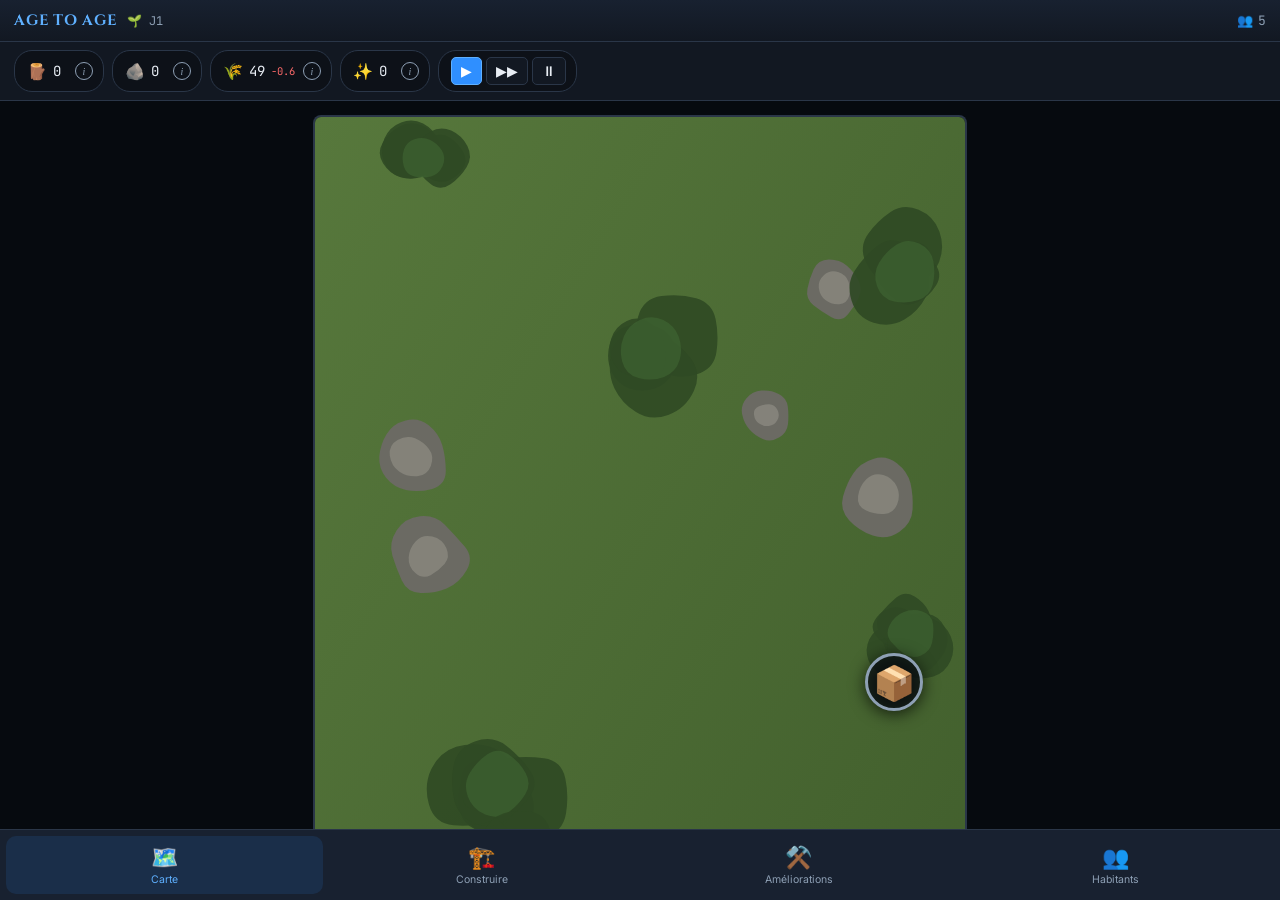
==== mobile/index.html @ e8a8884f "Add files via upload" ====
<!DOCTYPE html>
<html lang="fr">
<head>
<meta charset="UTF-8">
<meta name="viewport" content="width=device-width, initial-scale=1.0, maximum-scale=1.0, user-scalable=no, viewport-fit=cover">
<title>Age to Age — Mobile</title>
<link rel="preconnect" href="https://fonts.googleapis.com">
<link href="https://fonts.googleapis.com/css2?family=Cinzel:wght@600;800&family=Inter:wght@400;500;600;700&family=JetBrains+Mono:wght@500&display=swap" rel="stylesheet">
<link rel="stylesheet" href="css/style.css">
</head>
<body>
<div id="app">

  <header id="topbar">
    <h1>Age to Age</h1>
    <span id="topClock">🌱 J1</span>
    <div id="topPop">👥 <span id="popCount">0</span></div>
  </header>

  <div id="resourceStrip">
    <div class="resChip" id="chipBois"><span class="ic">🪵</span><span id="resBois">0</span><span class="delta" id="deltaBois"></span><button class="resInfoBtn" data-info="bois">i</button></div>
    <div class="resChip" id="chipPierre"><span class="ic">🪨</span><span id="resPierre">0</span><span class="delta" id="deltaPierre"></span><button class="resInfoBtn" data-info="pierre">i</button></div>
    <div class="resChip" id="chipNourriture"><span class="ic">🌾</span><span id="resNourriture">0</span><span class="delta" id="deltaNourriture"></span><button class="resInfoBtn" data-info="nourriture">i</button></div>
    <div class="resChip" id="chipOr"><span class="ic">✨</span><span id="resOr">0</span><span class="delta" id="deltaOr"></span><button class="resInfoBtn" data-info="or">i</button></div>
    <div class="resChip">
      <span id="speedControls">
        <button data-speed="1" class="active">▶</button><button data-speed="3">▶▶</button><button data-speed="0">⏸</button>
      </span>
    </div>
  </div>

  <main>
    <div id="screenMap" class="screen active">
      <div id="mapCanvas">
        <div id="mapSvg"></div>
        <div id="markerLayer"></div>
      </div>
    </div>

    <div id="screenBuild" class="screen">
      <div class="panelScreen">
        <h2>Construire</h2>
        <div id="villagePanelMobile"></div>
        <div id="buildGrid" class="buildGrid"></div>
      </div>
    </div>

    <div id="screenUpgrades" class="screen">
      <div class="panelScreen">
        <h2>Entrepôt</h2>
        <div id="storageCards"></div>
        <h2 style="margin-top:20px;">Améliorations</h2>
        <div id="upgradeCards"></div>
      </div>
    </div>

    <div id="screenPop" class="screen">
      <div class="panelScreen">
        <h2>Habitants</h2>
        <div id="popStats"></div>
        <div id="recruitCardMobile"></div>
      </div>
    </div>
  </main>

  <nav id="tabBar">
    <button data-tab="screenMap" class="active"><span class="tabIcon">🗺️</span>Carte</button>
    <button data-tab="screenBuild"><span class="tabIcon">🏗️</span>Construire</button>
    <button data-tab="screenUpgrades"><span class="tabIcon">⚒️</span>Améliorations</button>
    <button data-tab="screenPop"><span class="tabIcon">👥</span>Habitants</button>
  </nav>

  <div id="sheetOverlay"></div>
  <div id="bottomSheet">
    <div class="sheetHandle"></div>
    <div id="sheetContent"></div>
  </div>

  <div id="infoModalOverlay">
    <div id="infoModal">
      <h3 id="infoModalTitle"></h3>
      <p id="infoModalBody"></p>
      <button id="infoModalClose">Fermer</button>
    </div>
  </div>

</div>
<div id="toast"></div>

<script src="../js/state.js"></script>
<script src="../js/simulation.js"></script>
<script src="js/config.js"></script>
<script src="js/utils.js"></script>
<script src="../js/storage.js"></script>
<script src="js/render-map.js"></script>
<script src="js/render-screens.js"></script>
<script src="js/main.js"></script>
</body>
</html>
---- mobile/css/style.css ----
:root{
  --bg-deep:#0a0e14;
  --bg-panel:#121822;
  --bg-panel-2:#182130;
  --line:#2a3648;
  --blue:#2f8fff;
  --blue-bright:#5fb0ff;
  --blue-glow:rgba(79,163,255,.55);
  --green:#22c58b;
  --green-bright:#4ee6a8;
  --green-glow:rgba(56,224,161,.5);
  --bone:#e8edf4;
  --bone-dim:#8ea0b5;
  --alert:#e5484d;
  --bad:#ff6b6b;
  --warn:#f5b942;
  --font-display:'Cinzel',serif;
  --font-body:'Inter',sans-serif;
  --font-mono:'JetBrains Mono',monospace;
}
*{box-sizing:border-box;-webkit-tap-highlight-color:transparent;}
html,body{margin:0;padding:0;height:100%;background:var(--bg-deep);color:var(--bone);font-family:var(--font-body);overflow:hidden;overscroll-behavior:none;}
#app{display:flex;flex-direction:column;height:100vh;height:100dvh;}
button{touch-action:manipulation;}

/* ---------- TOPBAR (condensé) ---------- */
#topbar{
  flex-shrink:0;display:flex;align-items:center;gap:10px;
  background:linear-gradient(180deg,var(--bg-panel-2),var(--bg-panel));
  border-bottom:1px solid var(--line);padding:10px 14px;
}
#topbar h1{font-family:var(--font-display);font-size:15px;color:var(--blue-bright);margin:0;text-transform:uppercase;letter-spacing:.04em;white-space:nowrap;}
#topPop{margin-left:auto;font-family:var(--font-mono);font-size:13px;color:var(--bone-dim);display:flex;align-items:center;gap:5px;}
#topClock{font-family:var(--font-mono);font-size:12px;color:var(--bone-dim);}
#speedControls{display:flex;gap:4px;}
#speedControls button{
  background:var(--bg-panel);border:1px solid var(--line);color:var(--bone);
  font-size:14px;padding:5px 9px;border-radius:5px;
}
#speedControls button.active{background:var(--blue);border-color:var(--blue-bright);color:#fff;}

/* ---------- RESOURCE STRIP ---------- */
#resourceStrip{
  flex-shrink:0;display:flex;gap:8px;overflow-x:auto;padding:8px 14px;
  background:var(--bg-panel);border-bottom:1px solid var(--line);
}
.resChip{
  display:flex;align-items:center;gap:6px;flex-shrink:0;
  background:rgba(0,0,0,.3);border:1px solid var(--line);border-radius:18px;
  padding:6px 10px 6px 12px;font-family:var(--font-mono);font-size:14px;
}
.resChip .ic{font-size:16px;}
.resChip .delta{font-size:10.5px;}
.resChip .delta.pos{color:var(--green-bright);}
.resChip .delta.neg{color:var(--bad);}
.resInfoBtn{
  width:18px;height:18px;border-radius:50%;border:1px solid var(--bone-dim);background:none;color:var(--bone-dim);
  font-size:10px;font-style:italic;font-family:serif;display:flex;align-items:center;justify-content:center;padding:0;margin-left:2px;
}

/* ---------- SCREENS ---------- */
main{flex:1;position:relative;overflow:hidden;}
.screen{position:absolute;inset:0;display:none;overflow-y:auto;-webkit-overflow-scrolling:touch;}
.screen.active{display:block;}

/* Carte */
#screenMap{overflow:auto;background:#060a0f;touch-action:pan-x pan-y;}
#mapCanvas{position:relative;width:650px;height:1050px;margin:16px auto;box-shadow:0 0 0 2px var(--line);border-radius:6px;overflow:hidden;}
#mapSvg{position:absolute;inset:0;pointer-events:none;}
#markerLayer{position:absolute;inset:0;pointer-events:none;}

.marker{position:absolute;transform:translate(-50%,-50%);display:flex;flex-direction:column;align-items:center;gap:5px;pointer-events:auto;padding:2px;}
.markerIcon{
  font-size:34px;width:58px;height:58px;display:flex;align-items:center;justify-content:center;
  background:rgba(10,14,20,.65);border-radius:50%;border:3px solid transparent;
  filter:drop-shadow(0 3px 8px rgba(0,0,0,.85));
}
.marker.pendingSite .markerIcon{border-color:var(--blue-bright);box-shadow:0 0 16px var(--blue-glow);}
.marker.discoveredSite .markerIcon{border-color:var(--green-bright);background:rgba(10,14,20,.3);box-shadow:0 0 16px var(--green-glow);}
.marker.storageMarker .markerIcon{border-color:var(--bone-dim);}
.marker.unlaunchedSite .markerIcon{opacity:.7;}
.marker.builtBuilding .markerIcon{border-color:var(--blue);}
.marker.buildingInProgress .markerIcon{border-color:var(--warn);animation:pulseBuild 1.4s infinite;}
@keyframes pulseBuild{0%,100%{box-shadow:0 0 8px rgba(245,185,66,.3);}50%{box-shadow:0 0 20px rgba(245,185,66,.7);}}

.launchBtn{
  background:rgba(10,14,20,.95);border:2px solid var(--blue-bright);color:var(--bone);
  font-weight:600;font-size:13px;padding:10px 14px;border-radius:20px;white-space:nowrap;
  box-shadow:0 2px 10px rgba(0,0,0,.6),0 0 14px var(--blue-glow);
}
.barWrap{position:relative;width:70px;height:16px;background:rgba(0,0,0,.6);border-radius:6px;border:1px solid var(--line);display:flex;align-items:center;justify-content:center;overflow:hidden;}
.barFill{position:absolute;left:0;top:0;bottom:0;background:var(--blue);opacity:.7;}
.barChrono{position:relative;z-index:1;font-family:var(--font-mono);font-size:10.5px;color:var(--bone);}
.levelBadge{font-family:var(--font-mono);font-size:11px;color:var(--bone);background:rgba(0,0,0,.5);padding:2px 7px;border-radius:9px;border:1px solid var(--line);}

.siteControls{display:flex;align-items:center;gap:6px;background:rgba(10,14,20,.95);border:1px solid var(--line);border-radius:16px;padding:3px 6px;}
.siteControls button{
  width:34px;height:34px;border-radius:50%;border:none;background:var(--bg-panel-2);color:var(--bone);
  font-size:20px;font-weight:700;display:flex;align-items:center;justify-content:center;padding:0;
}
.siteControls button.wcMinus:active{background:var(--alert);}
.siteControls button.wcPlus:active{background:var(--green-bright);color:#0a0e14;}
.siteControls span{font-family:var(--font-mono);font-size:16px;min-width:20px;text-align:center;}

.upgradeArrow{
  width:38px;height:38px;border-radius:50%;border:2px solid var(--blue-bright);background:var(--blue);
  color:#fff;font-size:18px;display:flex;align-items:center;justify-content:center;margin-bottom:-4px;
  box-shadow:0 2px 8px rgba(0,0,0,.6),0 0 12px var(--blue-glow);
}

/* Écrans Construire / Améliorations / Habitants : padding généreux, grande cible tactile */
.panelScreen{padding:16px;padding-bottom:90px;}
.panelScreen h2{font-family:var(--font-display);font-size:15px;color:var(--bone-dim);text-transform:uppercase;letter-spacing:.06em;margin:0 0 14px;}

.buildGrid{display:grid;grid-template-columns:repeat(3,1fr);gap:14px;}
.buildTile{
  position:relative;background:radial-gradient(circle at 35% 30%,var(--bg-panel-2),var(--bg-panel));
  border:2px solid var(--line);border-radius:16px;padding:14px 8px;display:flex;flex-direction:column;align-items:center;gap:6px;
}
.buildTile .ic{font-size:34px;}
.buildTile .name{font-size:11px;text-align:center;color:var(--bone-dim);line-height:1.3;}
.buildTile.locked{opacity:.4;}
.buildTile.built{border-color:var(--green);}
.buildTile.constructing{border-color:var(--warn);animation:pulseBuild 1.4s infinite;}
.buildTile.unaffordable{border-color:var(--alert);}
.buildTile .tileBadge{position:absolute;top:-6px;right:-6px;background:var(--green);color:#0a0e14;width:24px;height:24px;border-radius:50%;display:flex;align-items:center;justify-content:center;font-weight:800;font-size:13px;border:2px solid var(--bg-deep);}
.buildTile .tileInfoBtn{position:absolute;top:-6px;left:-6px;}
.buildTile button.mainAction{
  margin-top:4px;width:100%;background:var(--blue);border:1px solid var(--blue-bright);color:#fff;
  font-size:11px;font-weight:600;padding:7px 4px;border-radius:8px;
}
.buildTile button.mainAction:disabled{background:var(--bg-panel-2);border-color:var(--line);color:var(--bone-dim);}

.upgradeCard{
  background:var(--bg-panel-2);border:1px solid var(--line);border-radius:12px;padding:14px;margin-bottom:14px;
}
.upgradeCardHead{display:flex;justify-content:space-between;align-items:center;font-size:14px;margin-bottom:8px;}
.upgradeCardHead .tierBadge{font-family:var(--font-mono);font-size:11px;color:var(--blue-bright);background:rgba(47,143,255,.12);padding:3px 9px;border-radius:10px;}
.upgradeReqLine{display:flex;justify-content:space-between;font-family:var(--font-mono);font-size:12.5px;padding:3px 0;}
.upgradeReqLine.ok{color:var(--green-bright);}
.upgradeReqLine.bad{color:var(--bad);}
.bigActionBtn{
  width:100%;margin-top:10px;background:var(--blue);border:1px solid var(--blue-bright);color:#fff;
  font-weight:600;font-size:14px;padding:12px;border-radius:8px;box-shadow:0 0 14px var(--blue-glow);
}
.bigActionBtn:disabled{background:var(--bg-panel-2);border-color:var(--line);color:var(--bone-dim);box-shadow:none;}

.popStatRow{display:flex;justify-content:space-between;font-size:14px;padding:8px 0;border-bottom:1px solid var(--line);}
.villageBanner{background:linear-gradient(160deg,var(--bg-panel-2),var(--bg-panel));border:1px solid var(--blue);border-radius:12px;padding:16px;margin-bottom:16px;box-shadow:0 0 20px rgba(47,143,255,.15);}
.villageTitle{font-family:var(--font-display);font-size:15px;color:var(--blue-bright);margin-bottom:6px;}
.villageDesc{font-size:12.5px;color:var(--bone-dim);line-height:1.5;margin-bottom:10px;}

/* ---------- TAB BAR ---------- */
#tabBar{
  flex-shrink:0;display:flex;background:var(--bg-panel-2);border-top:1px solid var(--line);
  padding:6px 6px calc(6px + env(safe-area-inset-bottom));
}
#tabBar button{
  flex:1;display:flex;flex-direction:column;align-items:center;gap:3px;background:none;border:none;color:var(--bone-dim);
  padding:8px 4px;border-radius:10px;font-family:var(--font-body);font-size:10.5px;
}
#tabBar button .tabIcon{font-size:22px;}
#tabBar button.active{color:var(--blue-bright);background:rgba(47,143,255,.12);}

/* ---------- BOTTOM SHEET (détails contextuels) ---------- */
#sheetOverlay{position:fixed;inset:0;background:rgba(0,0,0,.55);z-index:90;display:none;}
#sheetOverlay.show{display:block;}
#bottomSheet{
  position:fixed;left:0;right:0;bottom:0;background:var(--bg-panel);border-top:1px solid var(--line);
  border-radius:18px 18px 0 0;padding:18px 18px calc(18px + env(safe-area-inset-bottom));
  max-height:75vh;overflow-y:auto;z-index:91;transform:translateY(100%);transition:transform .25s ease;
}
#bottomSheet.show{transform:translateY(0);}
#bottomSheet .sheetHandle{width:40px;height:4px;background:var(--line);border-radius:2px;margin:0 auto 14px;}
#bottomSheet h3{font-family:var(--font-display);font-size:16px;color:var(--bone);margin:0 0 8px;}

/* ---------- INFO MODAL (bouton "i") ---------- */
#infoModalOverlay{position:fixed;inset:0;background:rgba(0,0,0,.6);z-index:95;display:none;align-items:center;justify-content:center;padding:24px;}
#infoModalOverlay.show{display:flex;}
#infoModal{background:var(--bg-panel);border:1px solid var(--line);border-radius:14px;padding:20px;max-width:340px;width:100%;}
#infoModal h3{font-family:var(--font-display);font-size:16px;color:var(--blue-bright);margin:0 0 8px;}
#infoModal p{font-size:13px;color:var(--bone-dim);line-height:1.5;margin:0 0 14px;}
#infoModal button{width:100%;background:var(--blue);border:1px solid var(--blue-bright);color:#fff;font-weight:600;padding:11px;border-radius:8px;}

.invRow{display:flex;justify-content:space-between;font-family:var(--font-mono);font-size:13px;padding:3px 0;}
.invRow.ok{color:var(--green-bright);}
.invRow.bad{color:var(--bad);}

#toast{
  position:fixed;bottom:90px;left:16px;right:16px;
  background:var(--bg-panel-2);border:1px solid var(--blue);color:var(--bone);
  padding:12px 16px;border-radius:10px;font-size:13.5px;opacity:0;pointer-events:none;transition:opacity .3s;z-index:100;
  box-shadow:0 8px 24px rgba(0,0,0,.5);text-align:center;
}
#toast.show{opacity:1;}
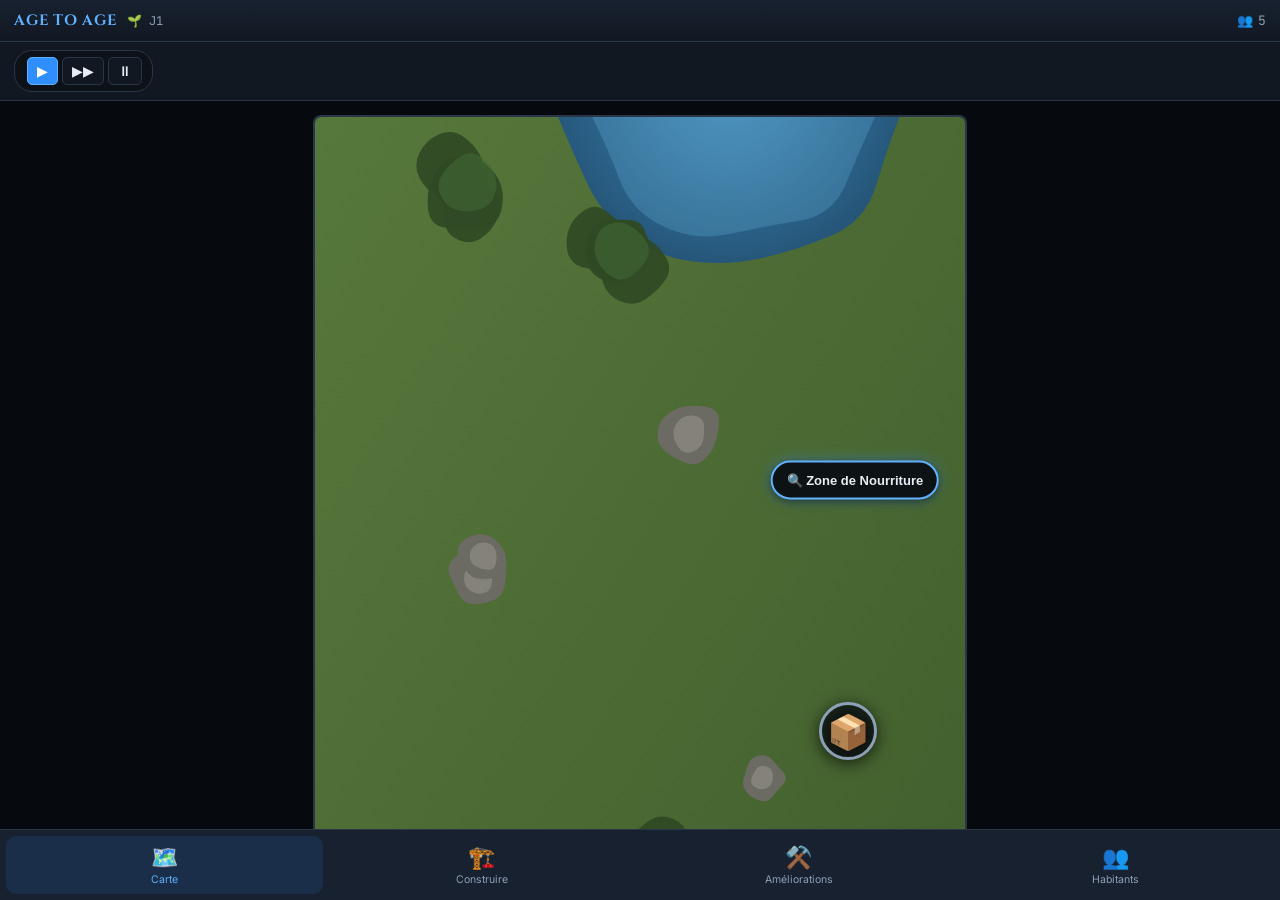
==== commit a51d210c: "Add files via upload" ====
--- a/mobile/index.html
+++ b/mobile/index.html
@@ -14,6 +14,7 @@
   <header id="topbar">
     <h1>Age to Age</h1>
     <span id="topClock">🌱 J1</span>
+    <span id="topDefense" class="hidden"></span>
     <div id="topPop">👥 <span id="popCount">0</span></div>
   </header>
 
--- a/mobile/css/style.css
+++ b/mobile/css/style.css
@@ -32,6 +32,7 @@
 #topbar h1{font-family:var(--font-display);font-size:15px;color:var(--blue-bright);margin:0;text-transform:uppercase;letter-spacing:.04em;white-space:nowrap;}
 #topPop{margin-left:auto;font-family:var(--font-mono);font-size:13px;color:var(--bone-dim);display:flex;align-items:center;gap:5px;}
 #topClock{font-family:var(--font-mono);font-size:12px;color:var(--bone-dim);}
+#topDefense{font-family:var(--font-mono);font-size:12px;color:var(--bone-dim);}
 #speedControls{display:flex;gap:4px;}
 #speedControls button{
   background:var(--bg-panel);border:1px solid var(--line);color:var(--bone);
@@ -193,3 +194,4 @@
   box-shadow:0 8px 24px rgba(0,0,0,.5);text-align:center;
 }
 #toast.show{opacity:1;}
+.hidden{display:none !important;}
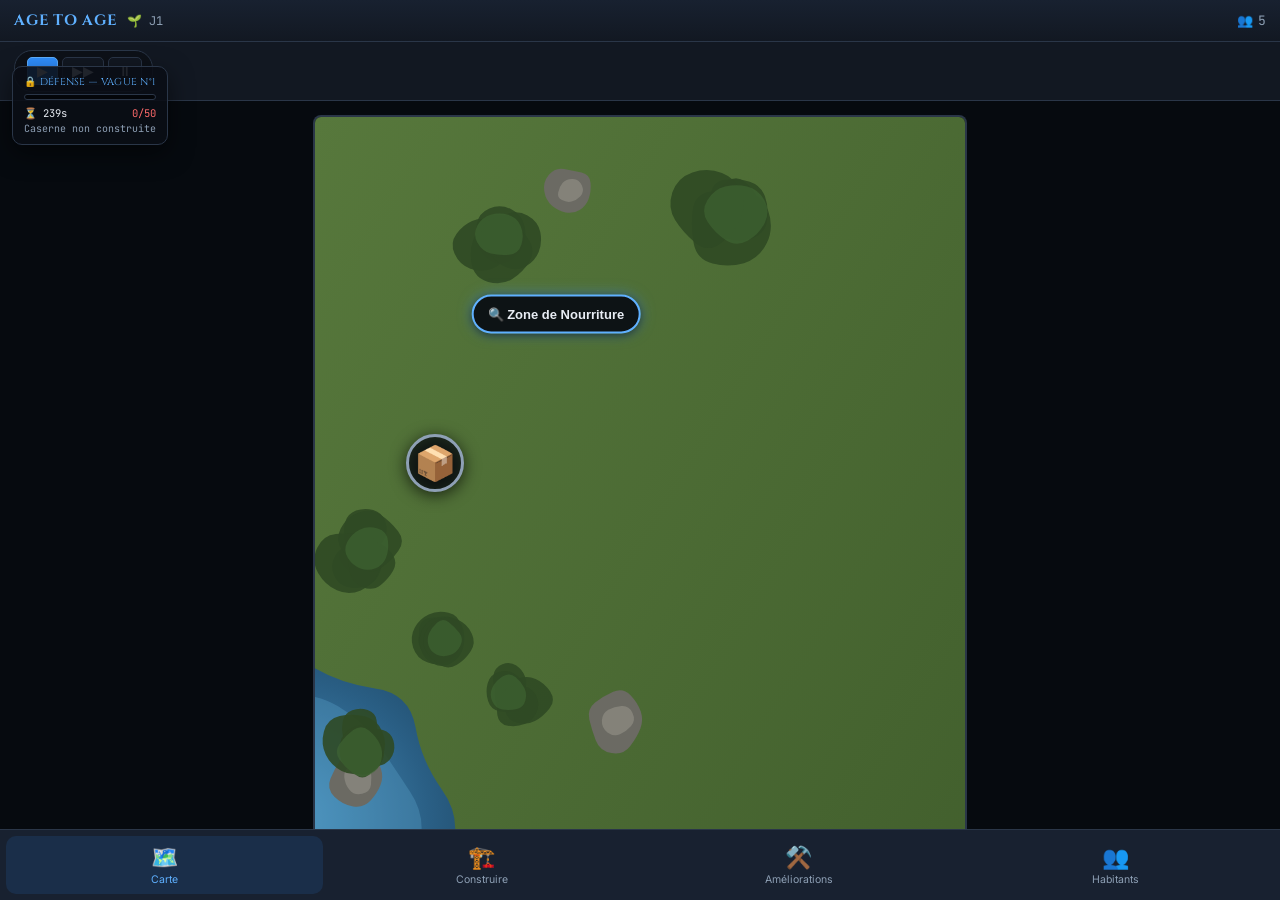
==== commit bc8c3752: "Add files via upload" ====
--- a/mobile/index.html
+++ b/mobile/index.html
@@ -14,9 +14,10 @@
   <header id="topbar">
     <h1>Age to Age</h1>
     <span id="topClock">🌱 J1</span>
-    <span id="topDefense" class="hidden"></span>
     <div id="topPop">👥 <span id="popCount">0</span></div>
   </header>
+
+  <div id="defenseHud"></div>
 
   <div id="resourceStrip">
     <div class="resChip" id="chipBois"><span class="ic">🪵</span><span id="resBois">0</span><span class="delta" id="deltaBois"></span><button class="resInfoBtn" data-info="bois">i</button></div>
--- a/mobile/css/style.css
+++ b/mobile/css/style.css
@@ -195,3 +195,28 @@
 }
 #toast.show{opacity:1;}
 .hidden{display:none !important;}
+
+/* ---------- HUD DÉFENSE (haut à gauche, fixe) ---------- */
+#defenseHud{
+  position:fixed;top:66px;left:12px;z-index:60;
+  background:rgba(10,14,22,.9);
+  border:1px solid var(--line);border-radius:10px;
+  padding:8px 11px;min-width:135px;max-width:60vw;
+  font-family:var(--font-mono);font-size:10.5px;color:var(--bone);
+  box-shadow:0 8px 24px rgba(0,0,0,.5);
+  pointer-events:none;
+}
+.defenseHudTitle{
+  font-family:var(--font-display);font-size:10px;color:var(--blue-bright);
+  text-transform:uppercase;letter-spacing:.03em;margin-bottom:5px;white-space:nowrap;
+  overflow:hidden;text-overflow:ellipsis;
+}
+.defenseHudBar{
+  position:relative;width:100%;height:6px;background:rgba(0,0,0,.55);
+  border:1px solid var(--line);border-radius:3px;overflow:hidden;margin-bottom:5px;
+}
+.defenseHudFill{position:absolute;left:0;top:0;bottom:0;background:var(--blue);transition:width .4s linear;}
+.defenseHudFill.warn{background:var(--alert);}
+.defenseHudRow{display:flex;justify-content:space-between;gap:8px;padding:1px 0;}
+.defenseHudRow .ok{color:var(--green-bright);}
+.defenseHudRow .bad{color:var(--bad);}
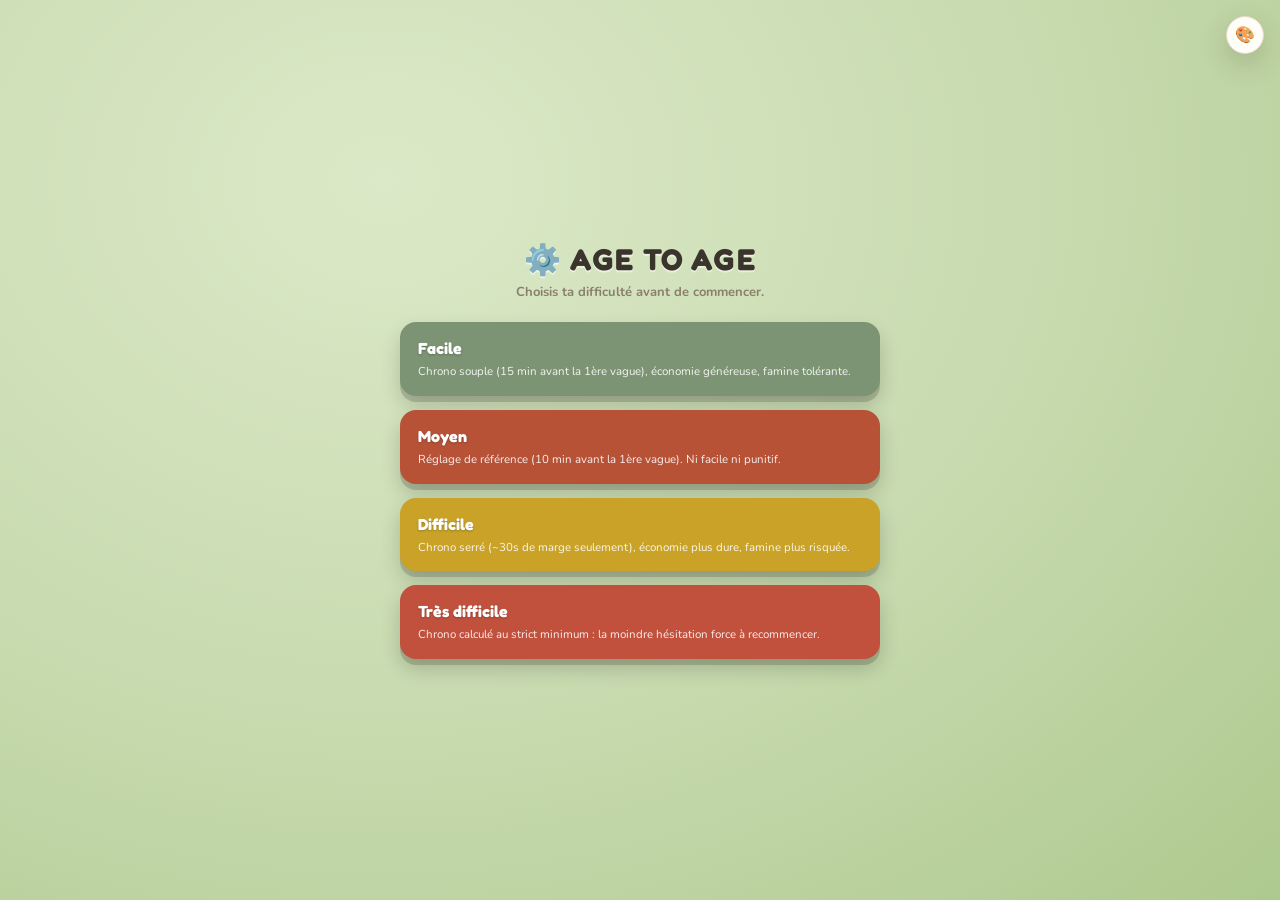
==== commit 3626422e: "Add files via upload" ====
--- a/mobile/index.html
+++ b/mobile/index.html
@@ -5,31 +5,62 @@
 <meta name="viewport" content="width=device-width, initial-scale=1.0, maximum-scale=1.0, user-scalable=no, viewport-fit=cover">
 <title>Age to Age — Mobile</title>
 <link rel="preconnect" href="https://fonts.googleapis.com">
-<link href="https://fonts.googleapis.com/css2?family=Cinzel:wght@600;800&family=Inter:wght@400;500;600;700&family=JetBrains+Mono:wght@500&display=swap" rel="stylesheet">
+<link href="https://fonts.googleapis.com/css2?family=Fredoka:wght@500;600;700&family=Nunito:wght@400;600;700;800;900&family=Cinzel:wght@600;700&family=Inter:wght@400;500;600;700&family=JetBrains+Mono:wght@500&display=swap" rel="stylesheet">
 <link rel="stylesheet" href="css/style.css">
 </head>
-<body>
+<body class="era-1">
 <div id="app">
 
+  <div id="difficultyScreen" class="overlayScreen">
+    <div class="overlayCard">
+      <button id="eraDemoBtn" title="Prévisualiser une autre Ère (démo visuelle uniquement)">🎨</button>
+      <h2>Age to Age</h2>
+      <p class="overlaySub">Choisis ta difficulté avant de commencer.</p>
+      <div id="difficultyGrid"></div>
+    </div>
+  </div>
+
+  <div id="defeatScreen" class="overlayScreen hidden">
+    <div class="overlayCard">
+      <h2 style="text-transform:none;">💀 Défaite</h2>
+      <p class="overlaySub" id="defeatMessage">La tribu s'est éteinte.</p>
+      <button id="btnDefeatRestart" class="bigActionBtn" style="margin-top:6px;">Nouvelle partie</button>
+    </div>
+  </div>
+
+  <div id="resourceStrip">
+    <div class="resChip" id="chipBois">
+      <span class="ic">🪵</span>
+      <span class="resValue" id="resBois">0</span>
+      <span class="resMeta"><span class="delta" id="deltaBois"></span><button class="resInfoBtn" data-info="bois">i</button></span>
+    </div>
+    <div class="resChip" id="chipPierre">
+      <span class="ic">🪨</span>
+      <span class="resValue" id="resPierre">0</span>
+      <span class="resMeta"><span class="delta" id="deltaPierre"></span><button class="resInfoBtn" data-info="pierre">i</button></span>
+    </div>
+    <div class="resChip" id="chipNourriture">
+      <span class="ic">🌾</span>
+      <span class="resValue" id="resNourriture">0</span>
+      <span class="resMeta"><span class="delta" id="deltaNourriture"></span><button class="resInfoBtn" data-info="nourriture">i</button></span>
+    </div>
+    <div class="resChip" id="chipOr">
+      <span class="ic">🪙</span>
+      <span class="resValue" id="resOr">0</span>
+      <span class="resMeta"><span class="delta" id="deltaOr"></span><button class="resInfoBtn" data-info="or">i</button></span>
+    </div>
+  </div>
+
   <header id="topbar">
-    <h1>Age to Age</h1>
-    <span id="topClock">🌱 J1</span>
-    <div id="topPop">👥 <span id="popCount">0</span></div>
+    <div class="popBadge"><span class="ic">👥</span><span id="popCount">0</span></div>
+    <span id="topClock">🌱 Printemps · Jour 1 · Matin</span>
+    <span id="difficultyBadge"></span>
+    <span id="speedControls">
+      <button data-speed="1" class="active">▶</button><button data-speed="3">▶▶</button><button data-speed="0">⏸</button>
+    </span>
   </header>
 
   <div id="defenseHud"></div>
-
-  <div id="resourceStrip">
-    <div class="resChip" id="chipBois"><span class="ic">🪵</span><span id="resBois">0</span><span class="delta" id="deltaBois"></span><button class="resInfoBtn" data-info="bois">i</button></div>
-    <div class="resChip" id="chipPierre"><span class="ic">🪨</span><span id="resPierre">0</span><span class="delta" id="deltaPierre"></span><button class="resInfoBtn" data-info="pierre">i</button></div>
-    <div class="resChip" id="chipNourriture"><span class="ic">🌾</span><span id="resNourriture">0</span><span class="delta" id="deltaNourriture"></span><button class="resInfoBtn" data-info="nourriture">i</button></div>
-    <div class="resChip" id="chipOr"><span class="ic">✨</span><span id="resOr">0</span><span class="delta" id="deltaOr"></span><button class="resInfoBtn" data-info="or">i</button></div>
-    <div class="resChip">
-      <span id="speedControls">
-        <button data-speed="1" class="active">▶</button><button data-speed="3">▶▶</button><button data-speed="0">⏸</button>
-      </span>
-    </div>
-  </div>
 
   <main>
     <div id="screenMap" class="screen active">
@@ -68,7 +99,7 @@
   <nav id="tabBar">
     <button data-tab="screenMap" class="active"><span class="tabIcon">🗺️</span>Carte</button>
     <button data-tab="screenBuild"><span class="tabIcon">🏗️</span>Construire</button>
-    <button data-tab="screenUpgrades"><span class="tabIcon">⚒️</span>Améliorations</button>
+    <button data-tab="screenUpgrades"><span class="tabIcon">🔧</span>Améliorations</button>
     <button data-tab="screenPop"><span class="tabIcon">👥</span>Habitants</button>
   </nav>
 
--- a/mobile/css/style.css
+++ b/mobile/css/style.css
@@ -1,222 +1,463 @@
-:root{
-  --bg-deep:#0a0e14;
-  --bg-panel:#121822;
-  --bg-panel-2:#182130;
-  --line:#2a3648;
-  --blue:#2f8fff;
-  --blue-bright:#5fb0ff;
-  --blue-glow:rgba(79,163,255,.55);
-  --green:#22c58b;
-  --green-bright:#4ee6a8;
-  --green-glow:rgba(56,224,161,.5);
-  --bone:#e8edf4;
-  --bone-dim:#8ea0b5;
-  --alert:#e5484d;
-  --bad:#ff6b6b;
-  --warn:#f5b942;
+/* =====================================================================
+   AGE TO AGE — Design system mobile, thématisable par Ère (CSS Custom
+   Properties). :root/.era-1 définit le thème "Genèse" (actif et complet -
+   seule l'Ère 1 est développée dans le jeu pour l'instant). .era-2 à
+   .era-6 définissent déjà leur palette/typo/formes pour les Ères futures :
+   il suffit de changer la classe sur <body> (voir setEra() dans main.js,
+   bouton 🎨 de démonstration sur l'écran de difficulté) pour prévisualiser
+   le changement d'habillage. Le layout et les composants ci-dessous ne
+   consomment JAMAIS de couleur/rayon/police en dur : tout passe par ces
+   variables, donc un nouveau thème = uniquement un nouveau bloc de
+   variables, aucun autre CSS à toucher.
+   ===================================================================== */
+
+:root,
+.era-1{
+  /* Ère 1 — Genèse (Préhistoire) : tons organiques, beige papyrus, vert
+     sauge, terre cuite, bois, ardoise. Formes très adoucies, "fait main". */
+  --bg-app:#EAE1CB;
+  --cream:#F4EFE6;
+  --cream-light:#FFFDF8;
+  --ink:#3A342C;
+  --ink-dim:#8A7F6D;
+  --accent:#B85237;        /* terre cuite — actions primaires */
+  --accent-bright:#CB6647;
+  --secondary:#7C9473;     /* vert sauge — succès / états positifs */
+  --secondary-bright:#96AF8B;
+  --slate:#4A5D60;         /* ardoise — actions secondaires/neutres */
+  --slate-bright:#5E7477;
+  --line:#E3D9C6;
+  --line-strong:#D8CBB0;
+  --gold:#C9A227;
+  --danger:#C1503D;
+  --radius-lg:20px;
+  --radius-md:16px;
+  --radius-sm:12px;
+  --shadow-soft:0 10px 28px rgba(60,45,25,.20);
+  --shadow-up:0 -12px 36px rgba(60,45,25,.22);
+  --font-display:'Fredoka',sans-serif;
+  --font-body:'Nunito',sans-serif;
+  --font-mono:'Nunito',sans-serif;
+  --map-bg:radial-gradient(ellipse at 30% 20%,#DCE9C8,#C7DAAE 55%,#AEC98F);
+}
+
+.era-2{
+  /* Ère 2 — Cités-États (Antiquité) : marbre, or/bronze, rouge pompéien,
+     bleu lapis. Bordures droites/biseautées, tablettes de pierre. */
+  --bg-app:#EDE6D8;
+  --cream:#FBF8F2;
+  --cream-light:#FFFFFF;
+  --ink:#2E2A22;
+  --ink-dim:#7A7364;
+  --accent:#A6342B;
+  --accent-bright:#C24A3E;
+  --secondary:#2B4A6B;
+  --secondary-bright:#3E6389;
+  --slate:#B08D3E;
+  --slate-bright:#C9A857;
+  --line:#E2D6BE;
+  --line-strong:#CBB98F;
+  --gold:#B08D3E;
+  --danger:#A6342B;
+  --radius-lg:6px;
+  --radius-md:4px;
+  --radius-sm:2px;
+  --shadow-soft:0 8px 20px rgba(40,30,10,.22);
+  --shadow-up:0 -8px 28px rgba(40,30,10,.24);
   --font-display:'Cinzel',serif;
+  --font-body:'Nunito',sans-serif;
+  --font-mono:'Nunito',sans-serif;
+  --map-bg:radial-gradient(ellipse at 30% 20%,#EFE6CC,#DCCB9E 55%,#C7B27E);
+}
+
+.era-3{
+  /* Ère 3 — Féodale (Moyen-Âge) : pierre de taille, bois sombre, or,
+     bordeaux, fer forgé. Bannières, écus, typo serif. */
+  --bg-app:#DED7C8;
+  --cream:#E9E2D2;
+  --cream-light:#F5F0E4;
+  --ink:#2B241C;
+  --ink-dim:#746A57;
+  --accent:#6E1F24;
+  --accent-bright:#8A2A30;
+  --secondary:#4B4B4D;
+  --secondary-bright:#636365;
+  --slate:#3D2B1F;
+  --slate-bright:#55402E;
+  --line:#C9BFA6;
+  --line-strong:#B3A688;
+  --gold:#9C8438;
+  --danger:#6E1F24;
+  --radius-lg:6px;
+  --radius-md:6px;
+  --radius-sm:4px;
+  --shadow-soft:0 8px 20px rgba(20,15,5,.28);
+  --shadow-up:0 -8px 28px rgba(20,15,5,.3);
+  --font-display:'Cinzel',serif;
+  --font-body:'Nunito',sans-serif;
+  --font-mono:'Nunito',sans-serif;
+  --map-bg:radial-gradient(ellipse at 30% 20%,#D6CDB4,#B9AC88 55%,#948968);
+}
+
+.era-4{
+  /* Ère 4 — Industrielle : bronze, cuivre, acier sombre, papier
+     parchemin/blueprint, sépia. Lignes droites, rivets, plaques. */
+  --bg-app:#D8CFBE;
+  --cream:#E7DCC4;
+  --cream-light:#F2E9D6;
+  --ink:#2A2420;
+  --ink-dim:#6E6455;
+  --accent:#9C5A2E;
+  --accent-bright:#B5713F;
+  --secondary:#4B4640;
+  --secondary-bright:#635D54;
+  --slate:#6B4A2E;
+  --slate-bright:#86603D;
+  --line:#BCA97E;
+  --line-strong:#A6905F;
+  --gold:#9C5A2E;
+  --danger:#8A3324;
+  --radius-lg:4px;
+  --radius-md:4px;
+  --radius-sm:2px;
+  --shadow-soft:0 8px 20px rgba(20,15,10,.3);
+  --shadow-up:0 -8px 28px rgba(20,15,10,.32);
+  --font-display:'Cinzel',serif;
+  --font-body:'Nunito',sans-serif;
+  --font-mono:'JetBrains Mono',monospace;
+  --map-bg:radial-gradient(ellipse at 30% 20%,#CBC0A4,#AB9C78 55%,#8A7B58);
+}
+
+.era-5{
+  /* Ère 5 — Numérique (Contemporain) : light/dark clean, bleu néon,
+     aluminium, glassmorphism. Flat design, coins légers. */
+  --bg-app:#EDEFF2;
+  --cream:#F6F7F9;
+  --cream-light:#FFFFFF;
+  --ink:#1C1F26;
+  --ink-dim:#6B7280;
+  --accent:#007AFF;
+  --accent-bright:#3D9BFF;
+  --secondary:#8E97A6;
+  --secondary-bright:#A6AEBB;
+  --slate:#2B2F38;
+  --slate-bright:#3D424D;
+  --line:#DDE1E6;
+  --line-strong:#C7CCD3;
+  --gold:#007AFF;
+  --danger:#FF3B30;
+  --radius-lg:14px;
+  --radius-md:10px;
+  --radius-sm:8px;
+  --shadow-soft:0 8px 24px rgba(20,30,50,.12);
+  --shadow-up:0 -8px 32px rgba(20,30,50,.14);
+  --font-display:'Inter',sans-serif;
   --font-body:'Inter',sans-serif;
   --font-mono:'JetBrains Mono',monospace;
-}
+  --map-bg:linear-gradient(160deg,#E4E8ED,#CBD2DA);
+}
+
+.era-6{
+  /* Ère 6 — Singulier (Cyber-IA) : obsidienne, violet/cyan néon,
+     lignes angulaires, lueurs. */
+  --bg-app:#05050A;
+  --cream:#0D0D16;
+  --cream-light:#131320;
+  --ink:#E6E6FA;
+  --ink-dim:#8F8FB0;
+  --accent:#B14EFF;
+  --accent-bright:#C875FF;
+  --secondary:#34E7E1;
+  --secondary-bright:#5FF2ED;
+  --slate:#1A1A2E;
+  --slate-bright:#26263F;
+  --line:#2A2A45;
+  --line-strong:#3A3A5C;
+  --gold:#34E7E1;
+  --danger:#FF4D6D;
+  --radius-lg:4px;
+  --radius-md:4px;
+  --radius-sm:2px;
+  --shadow-soft:0 0 24px rgba(177,78,255,.35);
+  --shadow-up:0 0 32px rgba(52,231,225,.3);
+  --font-display:'Inter',sans-serif;
+  --font-body:'Inter',sans-serif;
+  --font-mono:'JetBrains Mono',monospace;
+  --map-bg:radial-gradient(ellipse at 30% 20%,#141428,#05050A 70%);
+}
+
+/* ---------------------------------------------------------------------
+   RESET & LAYOUT
+   --------------------------------------------------------------------- */
 *{box-sizing:border-box;-webkit-tap-highlight-color:transparent;}
-html,body{margin:0;padding:0;height:100%;background:var(--bg-deep);color:var(--bone);font-family:var(--font-body);overflow:hidden;overscroll-behavior:none;}
+html,body{margin:0;padding:0;height:100%;background:var(--bg-app);color:var(--ink);font-family:var(--font-body);overflow:hidden;overscroll-behavior:none;transition:background .3s;}
 #app{display:flex;flex-direction:column;height:100vh;height:100dvh;}
-button{touch-action:manipulation;}
-
-/* ---------- TOPBAR (condensé) ---------- */
+button{touch-action:manipulation;font-family:inherit;cursor:pointer;}
+h1,h2,h3{font-family:var(--font-display);margin:0;}
+
+/* ---------------------------------------------------------------------
+   TOPBAR — 2 lignes : ressources (grille 4 colonnes) puis état du jeu
+   --------------------------------------------------------------------- */
+#resourceStrip{
+  flex-shrink:0;display:grid;grid-template-columns:repeat(4,1fr);gap:8px;
+  padding:12px 14px 8px;background:var(--cream);
+  border-bottom:1px solid var(--line);
+}
+.resChip{
+  display:flex;flex-direction:column;align-items:center;gap:3px;
+  background:var(--cream-light);border:1px solid var(--line);border-radius:var(--radius-sm);
+  padding:9px 4px 7px;position:relative;box-shadow:0 2px 6px rgba(60,45,25,.08);
+}
+.resChip .ic{font-size:21px;line-height:1;}
+.resChip .resValue{font-family:var(--font-display);font-weight:700;font-size:15px;color:var(--ink);}
+.resChip .resMeta{display:flex;align-items:center;gap:4px;height:14px;}
+.resChip .delta{font-size:9.5px;font-weight:800;font-family:var(--font-body);}
+.resChip .delta.pos{color:var(--secondary);}
+.resChip .delta.neg{color:var(--danger);}
+.resInfoBtn{
+  width:16px;height:16px;border-radius:50%;border:1px solid var(--ink-dim);background:none;color:var(--ink-dim);
+  font-size:9px;font-style:italic;font-family:serif;display:flex;align-items:center;justify-content:center;padding:0;
+}
+
 #topbar{
   flex-shrink:0;display:flex;align-items:center;gap:10px;
-  background:linear-gradient(180deg,var(--bg-panel-2),var(--bg-panel));
-  border-bottom:1px solid var(--line);padding:10px 14px;
-}
-#topbar h1{font-family:var(--font-display);font-size:15px;color:var(--blue-bright);margin:0;text-transform:uppercase;letter-spacing:.04em;white-space:nowrap;}
-#topPop{margin-left:auto;font-family:var(--font-mono);font-size:13px;color:var(--bone-dim);display:flex;align-items:center;gap:5px;}
-#topClock{font-family:var(--font-mono);font-size:12px;color:var(--bone-dim);}
-#topDefense{font-family:var(--font-mono);font-size:12px;color:var(--bone-dim);}
+  background:var(--cream);border-bottom:1px solid var(--line);
+  padding:9px 14px;box-shadow:0 2px 10px rgba(60,45,25,.08);
+}
+.popBadge{
+  display:flex;align-items:center;gap:6px;font-family:var(--font-display);font-weight:700;font-size:13px;
+  background:var(--cream-light);border:1px solid var(--line);border-radius:999px;padding:5px 11px;
+}
+#topClock{font-family:var(--font-body);font-weight:700;font-size:11.5px;color:var(--ink-dim);flex:1;text-align:center;}
+#difficultyBadge{font-family:var(--font-body);font-weight:800;font-size:10px;color:var(--accent);border:1px solid var(--accent);border-radius:999px;padding:3px 8px;white-space:nowrap;}
 #speedControls{display:flex;gap:4px;}
 #speedControls button{
-  background:var(--bg-panel);border:1px solid var(--line);color:var(--bone);
-  font-size:14px;padding:5px 9px;border-radius:5px;
-}
-#speedControls button.active{background:var(--blue);border-color:var(--blue-bright);color:#fff;}
-
-/* ---------- RESOURCE STRIP ---------- */
-#resourceStrip{
-  flex-shrink:0;display:flex;gap:8px;overflow-x:auto;padding:8px 14px;
-  background:var(--bg-panel);border-bottom:1px solid var(--line);
-}
-.resChip{
-  display:flex;align-items:center;gap:6px;flex-shrink:0;
-  background:rgba(0,0,0,.3);border:1px solid var(--line);border-radius:18px;
-  padding:6px 10px 6px 12px;font-family:var(--font-mono);font-size:14px;
-}
-.resChip .ic{font-size:16px;}
-.resChip .delta{font-size:10.5px;}
-.resChip .delta.pos{color:var(--green-bright);}
-.resChip .delta.neg{color:var(--bad);}
-.resInfoBtn{
-  width:18px;height:18px;border-radius:50%;border:1px solid var(--bone-dim);background:none;color:var(--bone-dim);
-  font-size:10px;font-style:italic;font-family:serif;display:flex;align-items:center;justify-content:center;padding:0;margin-left:2px;
-}
-
-/* ---------- SCREENS ---------- */
+  background:var(--cream-light);border:1px solid var(--line);color:var(--ink);
+  font-size:13px;padding:5px 9px;border-radius:var(--radius-sm);font-weight:700;
+}
+#speedControls button.active{background:var(--accent);border-color:var(--accent-bright);color:#fff;}
+
+/* ---------------------------------------------------------------------
+   HUD DÉFENSE (haut à gauche, fixe)
+   --------------------------------------------------------------------- */
+#defenseHud{
+  position:fixed;top:112px;left:12px;z-index:60;
+  background:var(--cream-light);border:1px solid var(--line);border-radius:var(--radius-sm);
+  padding:8px 11px;min-width:135px;max-width:60vw;
+  font-family:var(--font-body);font-size:10.5px;color:var(--ink);
+  box-shadow:var(--shadow-soft);
+  pointer-events:none;
+}
+.defenseHudTitle{
+  font-family:var(--font-display);font-weight:700;font-size:10.5px;color:var(--accent);
+  margin-bottom:5px;white-space:nowrap;overflow:hidden;text-overflow:ellipsis;
+}
+.defenseHudBar{
+  position:relative;width:100%;height:6px;background:var(--line);
+  border-radius:3px;overflow:hidden;margin-bottom:5px;
+}
+.defenseHudFill{position:absolute;left:0;top:0;bottom:0;background:var(--secondary);transition:width .4s linear;}
+.defenseHudFill.warn{background:var(--danger);}
+.defenseHudRow{display:flex;justify-content:space-between;gap:8px;padding:1px 0;font-weight:700;}
+.defenseHudRow .ok{color:var(--secondary);}
+.defenseHudRow .bad{color:var(--danger);}
+
+/* ---------------------------------------------------------------------
+   SCREENS
+   --------------------------------------------------------------------- */
 main{flex:1;position:relative;overflow:hidden;}
 .screen{position:absolute;inset:0;display:none;overflow-y:auto;-webkit-overflow-scrolling:touch;}
 .screen.active{display:block;}
 
 /* Carte */
-#screenMap{overflow:auto;background:#060a0f;touch-action:pan-x pan-y;}
-#mapCanvas{position:relative;width:650px;height:1050px;margin:16px auto;box-shadow:0 0 0 2px var(--line);border-radius:6px;overflow:hidden;}
+#screenMap{overflow:auto;background:var(--map-bg);touch-action:pan-x pan-y;}
+#mapCanvas{position:relative;width:650px;height:1050px;margin:16px auto;box-shadow:0 0 0 2px var(--line),var(--shadow-soft);border-radius:var(--radius-sm);overflow:hidden;}
 #mapSvg{position:absolute;inset:0;pointer-events:none;}
 #markerLayer{position:absolute;inset:0;pointer-events:none;}
 
 .marker{position:absolute;transform:translate(-50%,-50%);display:flex;flex-direction:column;align-items:center;gap:5px;pointer-events:auto;padding:2px;}
 .markerIcon{
-  font-size:34px;width:58px;height:58px;display:flex;align-items:center;justify-content:center;
-  background:rgba(10,14,20,.65);border-radius:50%;border:3px solid transparent;
-  filter:drop-shadow(0 3px 8px rgba(0,0,0,.85));
-}
-.marker.pendingSite .markerIcon{border-color:var(--blue-bright);box-shadow:0 0 16px var(--blue-glow);}
-.marker.discoveredSite .markerIcon{border-color:var(--green-bright);background:rgba(10,14,20,.3);box-shadow:0 0 16px var(--green-glow);}
-.marker.storageMarker .markerIcon{border-color:var(--bone-dim);}
-.marker.unlaunchedSite .markerIcon{opacity:.7;}
-.marker.builtBuilding .markerIcon{border-color:var(--blue);}
-.marker.buildingInProgress .markerIcon{border-color:var(--warn);animation:pulseBuild 1.4s infinite;}
-@keyframes pulseBuild{0%,100%{box-shadow:0 0 8px rgba(245,185,66,.3);}50%{box-shadow:0 0 20px rgba(245,185,66,.7);}}
+  font-size:32px;width:56px;height:56px;display:flex;align-items:center;justify-content:center;
+  background:var(--cream-light);border-radius:50%;border:3px solid var(--line-strong);
+  filter:drop-shadow(0 3px 8px rgba(40,30,15,.35));
+}
+.marker.pendingSite .markerIcon{border-color:var(--accent);box-shadow:0 0 0 4px rgba(184,82,55,.18);}
+.marker.discoveredSite .markerIcon{border-color:var(--secondary);background:var(--cream-light);box-shadow:0 0 0 4px rgba(124,148,115,.18);}
+.marker.storageMarker .markerIcon{border-color:var(--slate);}
+.marker.unlaunchedSite .markerIcon{opacity:.85;}
+.marker.builtBuilding .markerIcon{border-color:var(--slate);}
+.marker.buildingInProgress .markerIcon{border-color:var(--gold);animation:pulseBuild 1.4s infinite;}
+@keyframes pulseBuild{0%,100%{box-shadow:0 0 0 3px rgba(201,162,39,.18);}50%{box-shadow:0 0 0 7px rgba(201,162,39,.32);}}
 
 .launchBtn{
-  background:rgba(10,14,20,.95);border:2px solid var(--blue-bright);color:var(--bone);
-  font-weight:600;font-size:13px;padding:10px 14px;border-radius:20px;white-space:nowrap;
-  box-shadow:0 2px 10px rgba(0,0,0,.6),0 0 14px var(--blue-glow);
-}
-.barWrap{position:relative;width:70px;height:16px;background:rgba(0,0,0,.6);border-radius:6px;border:1px solid var(--line);display:flex;align-items:center;justify-content:center;overflow:hidden;}
-.barFill{position:absolute;left:0;top:0;bottom:0;background:var(--blue);opacity:.7;}
-.barChrono{position:relative;z-index:1;font-family:var(--font-mono);font-size:10.5px;color:var(--bone);}
-.levelBadge{font-family:var(--font-mono);font-size:11px;color:var(--bone);background:rgba(0,0,0,.5);padding:2px 7px;border-radius:9px;border:1px solid var(--line);}
-
-.siteControls{display:flex;align-items:center;gap:6px;background:rgba(10,14,20,.95);border:1px solid var(--line);border-radius:16px;padding:3px 6px;}
+  background:var(--accent);border:2px solid var(--accent-bright);color:#fff;
+  font-family:var(--font-display);font-weight:700;font-size:13px;padding:10px 14px;border-radius:999px;white-space:nowrap;
+  box-shadow:0 4px 14px rgba(184,82,55,.35);
+}
+.barWrap{position:relative;width:68px;height:15px;background:var(--line);border-radius:8px;border:1px solid var(--line-strong);display:flex;align-items:center;justify-content:center;overflow:hidden;}
+.barFill{position:absolute;left:0;top:0;bottom:0;background:var(--secondary);opacity:.85;}
+.barChrono{position:relative;z-index:1;font-family:var(--font-body);font-weight:800;font-size:9.5px;color:var(--ink);}
+.levelBadge{font-family:var(--font-body);font-weight:800;font-size:10.5px;color:var(--ink);background:var(--cream-light);padding:2px 7px;border-radius:9px;border:1px solid var(--line-strong);}
+
+.siteControls{display:flex;align-items:center;gap:7px;background:var(--cream-light);border:1px solid var(--line-strong);border-radius:12px;padding:4px 7px;box-shadow:0 2px 6px rgba(40,30,15,.15);}
 .siteControls button{
-  width:34px;height:34px;border-radius:50%;border:none;background:var(--bg-panel-2);color:var(--bone);
-  font-size:20px;font-weight:700;display:flex;align-items:center;justify-content:center;padding:0;
-}
-.siteControls button.wcMinus:active{background:var(--alert);}
-.siteControls button.wcPlus:active{background:var(--green-bright);color:#0a0e14;}
-.siteControls span{font-family:var(--font-mono);font-size:16px;min-width:20px;text-align:center;}
+  width:28px;height:28px;border-radius:8px;border:none;background:var(--slate);color:#fff;
+  font-size:16px;font-weight:800;display:flex;align-items:center;justify-content:center;padding:0;
+}
+.siteControls button.wcMinus:active{background:var(--danger);}
+.siteControls button.wcPlus:active{background:var(--secondary);}
+.siteControls span{font-family:var(--font-display);font-weight:700;font-size:14px;min-width:18px;text-align:center;color:var(--ink);}
 
 .upgradeArrow{
-  width:38px;height:38px;border-radius:50%;border:2px solid var(--blue-bright);background:var(--blue);
-  color:#fff;font-size:18px;display:flex;align-items:center;justify-content:center;margin-bottom:-4px;
-  box-shadow:0 2px 8px rgba(0,0,0,.6),0 0 12px var(--blue-glow);
-}
-
-/* Écrans Construire / Améliorations / Habitants : padding généreux, grande cible tactile */
+  width:34px;height:34px;border-radius:50%;border:2px solid var(--accent-bright);background:var(--accent);
+  color:#fff;font-size:16px;display:flex;align-items:center;justify-content:center;margin-bottom:-4px;
+  box-shadow:0 4px 10px rgba(184,82,55,.35);
+}
+
+/* Écrans Construire / Améliorations / Habitants */
 .panelScreen{padding:16px;padding-bottom:90px;}
-.panelScreen h2{font-family:var(--font-display);font-size:15px;color:var(--bone-dim);text-transform:uppercase;letter-spacing:.06em;margin:0 0 14px;}
-
-.buildGrid{display:grid;grid-template-columns:repeat(3,1fr);gap:14px;}
+.panelScreen h2{font-family:var(--font-display);font-size:15px;color:var(--ink-dim);text-transform:uppercase;letter-spacing:.05em;margin:0 0 14px;}
+
+/* Liste des bâtiments : carte icône + infos + action, façon fiche */
+.buildGrid{display:flex;flex-direction:column;gap:12px;}
 .buildTile{
-  position:relative;background:radial-gradient(circle at 35% 30%,var(--bg-panel-2),var(--bg-panel));
-  border:2px solid var(--line);border-radius:16px;padding:14px 8px;display:flex;flex-direction:column;align-items:center;gap:6px;
-}
-.buildTile .ic{font-size:34px;}
-.buildTile .name{font-size:11px;text-align:center;color:var(--bone-dim);line-height:1.3;}
-.buildTile.locked{opacity:.4;}
-.buildTile.built{border-color:var(--green);}
-.buildTile.constructing{border-color:var(--warn);animation:pulseBuild 1.4s infinite;}
-.buildTile.unaffordable{border-color:var(--alert);}
-.buildTile .tileBadge{position:absolute;top:-6px;right:-6px;background:var(--green);color:#0a0e14;width:24px;height:24px;border-radius:50%;display:flex;align-items:center;justify-content:center;font-weight:800;font-size:13px;border:2px solid var(--bg-deep);}
-.buildTile .tileInfoBtn{position:absolute;top:-6px;left:-6px;}
+  position:relative;display:grid;
+  grid-template-columns:56px 1fr;
+  grid-template-areas:"icon info" "icon action";
+  align-items:center;column-gap:12px;row-gap:8px;
+  background:var(--cream-light);border:1px solid var(--line);border-radius:var(--radius-md);
+  padding:12px 14px;box-shadow:0 2px 8px rgba(60,45,25,.08);
+}
+.buildTile .ic{grid-area:icon;font-size:28px;width:52px;height:52px;display:flex;align-items:center;justify-content:center;background:var(--cream);border-radius:var(--radius-sm);border:1px solid var(--line);}
+.buildTile .name{grid-area:info;font-family:var(--font-display);font-weight:700;font-size:14px;color:var(--ink);text-align:left;}
 .buildTile button.mainAction{
-  margin-top:4px;width:100%;background:var(--blue);border:1px solid var(--blue-bright);color:#fff;
-  font-size:11px;font-weight:600;padding:7px 4px;border-radius:8px;
-}
-.buildTile button.mainAction:disabled{background:var(--bg-panel-2);border-color:var(--line);color:var(--bone-dim);}
+  grid-area:action;width:100%;background:var(--accent);border:none;color:#fff;
+  font-family:var(--font-display);font-weight:700;font-size:12px;padding:9px 6px;border-radius:var(--radius-sm);
+}
+.buildTile button.mainAction:disabled{background:var(--line-strong);color:var(--ink-dim);}
+.buildTile .tileInfoBtn{position:absolute;top:10px;right:10px;width:24px;height:24px;border-radius:50%;background:var(--slate);color:#fff;border:none;font-style:italic;font-family:Georgia,serif;font-size:11px;padding:0;}
+.buildTile .tileBadge{position:absolute;top:-6px;left:38px;background:var(--secondary);color:#fff;width:22px;height:22px;border-radius:50%;display:flex;align-items:center;justify-content:center;font-weight:800;font-size:11px;border:2px solid var(--cream-light);}
+.buildTile.built{border-color:var(--secondary);}
+.buildTile.constructing .ic{animation:pulseBuild 1.4s infinite;}
+.buildTile.locked{opacity:.5;background:var(--cream);}
+.buildTile.unaffordable button.mainAction{background:var(--danger);}
 
 .upgradeCard{
-  background:var(--bg-panel-2);border:1px solid var(--line);border-radius:12px;padding:14px;margin-bottom:14px;
-}
-.upgradeCardHead{display:flex;justify-content:space-between;align-items:center;font-size:14px;margin-bottom:8px;}
-.upgradeCardHead .tierBadge{font-family:var(--font-mono);font-size:11px;color:var(--blue-bright);background:rgba(47,143,255,.12);padding:3px 9px;border-radius:10px;}
-.upgradeReqLine{display:flex;justify-content:space-between;font-family:var(--font-mono);font-size:12.5px;padding:3px 0;}
-.upgradeReqLine.ok{color:var(--green-bright);}
-.upgradeReqLine.bad{color:var(--bad);}
+  background:var(--cream-light);border:1px solid var(--line);border-radius:var(--radius-md);padding:14px;margin-bottom:14px;
+  box-shadow:0 2px 8px rgba(60,45,25,.08);
+}
+.upgradeCardHead{display:flex;justify-content:space-between;align-items:center;font-family:var(--font-display);font-weight:700;font-size:14px;margin-bottom:8px;color:var(--ink);}
+.upgradeCardHead .tierBadge{font-family:var(--font-body);font-weight:800;font-size:10.5px;color:var(--accent);background:rgba(184,82,55,.1);padding:3px 9px;border-radius:10px;}
+.upgradeReqLine{display:flex;justify-content:space-between;font-family:var(--font-body);font-weight:700;font-size:12.5px;padding:3px 0;color:var(--ink-dim);}
+.upgradeReqLine.ok{color:var(--secondary);}
+.upgradeReqLine.bad{color:var(--danger);}
 .bigActionBtn{
-  width:100%;margin-top:10px;background:var(--blue);border:1px solid var(--blue-bright);color:#fff;
-  font-weight:600;font-size:14px;padding:12px;border-radius:8px;box-shadow:0 0 14px var(--blue-glow);
-}
-.bigActionBtn:disabled{background:var(--bg-panel-2);border-color:var(--line);color:var(--bone-dim);box-shadow:none;}
-
-.popStatRow{display:flex;justify-content:space-between;font-size:14px;padding:8px 0;border-bottom:1px solid var(--line);}
-.villageBanner{background:linear-gradient(160deg,var(--bg-panel-2),var(--bg-panel));border:1px solid var(--blue);border-radius:12px;padding:16px;margin-bottom:16px;box-shadow:0 0 20px rgba(47,143,255,.15);}
-.villageTitle{font-family:var(--font-display);font-size:15px;color:var(--blue-bright);margin-bottom:6px;}
-.villageDesc{font-size:12.5px;color:var(--bone-dim);line-height:1.5;margin-bottom:10px;}
-
-/* ---------- TAB BAR ---------- */
+  width:100%;margin-top:10px;background:var(--slate);border:none;color:#fff;
+  font-family:var(--font-display);font-weight:700;font-size:14px;padding:13px;border-radius:var(--radius-md);
+  box-shadow:0 6px 16px rgba(0,0,0,.18);
+}
+.bigActionBtn:disabled{background:var(--line-strong);color:var(--ink-dim);box-shadow:none;}
+
+.popStatRow{display:flex;justify-content:space-between;font-family:var(--font-body);font-weight:700;font-size:14px;padding:9px 0;border-bottom:1px dashed var(--line-strong);color:var(--ink);}
+.villageBanner{background:var(--cream-light);border:1px solid var(--accent);border-radius:var(--radius-md);padding:16px;margin-bottom:16px;box-shadow:var(--shadow-soft);}
+.villageTitle{font-family:var(--font-display);font-weight:700;font-size:15px;color:var(--accent);margin-bottom:6px;}
+.villageDesc{font-size:12.5px;color:var(--ink-dim);line-height:1.5;margin-bottom:10px;}
+
+/* ---------------------------------------------------------------------
+   BOTTOM NAV BAR — 4 onglets
+   --------------------------------------------------------------------- */
 #tabBar{
-  flex-shrink:0;display:flex;background:var(--bg-panel-2);border-top:1px solid var(--line);
+  flex-shrink:0;display:flex;background:var(--cream);border-top:1px solid var(--line);
   padding:6px 6px calc(6px + env(safe-area-inset-bottom));
 }
 #tabBar button{
-  flex:1;display:flex;flex-direction:column;align-items:center;gap:3px;background:none;border:none;color:var(--bone-dim);
-  padding:8px 4px;border-radius:10px;font-family:var(--font-body);font-size:10.5px;
-}
-#tabBar button .tabIcon{font-size:22px;}
-#tabBar button.active{color:var(--blue-bright);background:rgba(47,143,255,.12);}
-
-/* ---------- BOTTOM SHEET (détails contextuels) ---------- */
-#sheetOverlay{position:fixed;inset:0;background:rgba(0,0,0,.55);z-index:90;display:none;}
+  flex:1;display:flex;flex-direction:column;align-items:center;gap:3px;background:none;border:none;color:var(--ink-dim);
+  padding:8px 4px;border-radius:var(--radius-sm);font-family:var(--font-body);font-weight:800;font-size:10px;
+  border-bottom:3px solid transparent;
+}
+#tabBar button .tabIcon{font-size:21px;}
+#tabBar button.active{color:var(--accent);background:var(--line);border-bottom-color:var(--accent);}
+
+/* ---------------------------------------------------------------------
+   BOTTOM SHEET — fiche coulissante du bas
+   --------------------------------------------------------------------- */
+#sheetOverlay{position:fixed;inset:0;background:rgba(40,30,15,.45);z-index:90;display:none;}
 #sheetOverlay.show{display:block;}
 #bottomSheet{
-  position:fixed;left:0;right:0;bottom:0;background:var(--bg-panel);border-top:1px solid var(--line);
-  border-radius:18px 18px 0 0;padding:18px 18px calc(18px + env(safe-area-inset-bottom));
-  max-height:75vh;overflow-y:auto;z-index:91;transform:translateY(100%);transition:transform .25s ease;
+  position:fixed;left:0;right:0;bottom:0;background:var(--cream-light);border-top:1px solid var(--line);
+  border-radius:var(--radius-lg) var(--radius-lg) 0 0;padding:20px 20px calc(20px + env(safe-area-inset-bottom));
+  max-height:75vh;overflow-y:auto;z-index:91;transform:translateY(100%);transition:transform .28s cubic-bezier(.2,.9,.3,1);
+  box-shadow:var(--shadow-up);
 }
 #bottomSheet.show{transform:translateY(0);}
-#bottomSheet .sheetHandle{width:40px;height:4px;background:var(--line);border-radius:2px;margin:0 auto 14px;}
-#bottomSheet h3{font-family:var(--font-display);font-size:16px;color:var(--bone);margin:0 0 8px;}
-
-/* ---------- INFO MODAL (bouton "i") ---------- */
-#infoModalOverlay{position:fixed;inset:0;background:rgba(0,0,0,.6);z-index:95;display:none;align-items:center;justify-content:center;padding:24px;}
+#bottomSheet .sheetHandle{width:42px;height:5px;background:var(--line-strong);border-radius:3px;margin:0 auto 16px;}
+#bottomSheet h3{font-family:var(--font-display);font-weight:700;font-size:17px;color:var(--ink);margin:0 0 8px;text-transform:uppercase;letter-spacing:.02em;}
+
+/* ---------------------------------------------------------------------
+   MODALE INFO (bouton "i")
+   --------------------------------------------------------------------- */
+#infoModalOverlay{position:fixed;inset:0;background:rgba(40,30,15,.5);z-index:95;display:none;align-items:flex-end;justify-content:center;}
 #infoModalOverlay.show{display:flex;}
-#infoModal{background:var(--bg-panel);border:1px solid var(--line);border-radius:14px;padding:20px;max-width:340px;width:100%;}
-#infoModal h3{font-family:var(--font-display);font-size:16px;color:var(--blue-bright);margin:0 0 8px;}
-#infoModal p{font-size:13px;color:var(--bone-dim);line-height:1.5;margin:0 0 14px;}
-#infoModal button{width:100%;background:var(--blue);border:1px solid var(--blue-bright);color:#fff;font-weight:600;padding:11px;border-radius:8px;}
-
-.invRow{display:flex;justify-content:space-between;font-family:var(--font-mono);font-size:13px;padding:3px 0;}
-.invRow.ok{color:var(--green-bright);}
-.invRow.bad{color:var(--bad);}
-
+#infoModal{
+  background:var(--cream-light);border:1px solid var(--line);border-radius:var(--radius-lg) var(--radius-lg) 0 0;
+  padding:22px;max-width:420px;width:100%;text-align:center;box-shadow:var(--shadow-up);
+}
+#infoModal h3{font-family:var(--font-display);font-weight:700;font-size:17px;color:var(--accent);margin:0 0 10px;}
+#infoModal p{font-size:13px;color:var(--ink-dim);line-height:1.55;margin:0 0 16px;text-align:left;}
+#infoModal button{width:100%;background:var(--accent);border:none;color:#fff;font-family:var(--font-display);font-weight:700;padding:13px;border-radius:var(--radius-md);box-shadow:0 6px 16px rgba(184,82,55,.3);}
+
+.invRow{display:flex;justify-content:space-between;font-family:var(--font-body);font-weight:700;font-size:13px;padding:4px 0;color:var(--ink-dim);}
+.invRow.ok{color:var(--secondary);}
+.invRow.bad{color:var(--danger);}
+
+/* ---------------------------------------------------------------------
+   TOAST
+   --------------------------------------------------------------------- */
 #toast{
   position:fixed;bottom:90px;left:16px;right:16px;
-  background:var(--bg-panel-2);border:1px solid var(--blue);color:var(--bone);
-  padding:12px 16px;border-radius:10px;font-size:13.5px;opacity:0;pointer-events:none;transition:opacity .3s;z-index:100;
-  box-shadow:0 8px 24px rgba(0,0,0,.5);text-align:center;
+  background:var(--slate);color:#fff;
+  padding:12px 16px;border-radius:var(--radius-md);font-family:var(--font-body);font-weight:700;font-size:13px;
+  opacity:0;pointer-events:none;transition:opacity .3s;z-index:100;
+  box-shadow:0 10px 28px rgba(0,0,0,.3);text-align:center;
 }
 #toast.show{opacity:1;}
 .hidden{display:none !important;}
 
-/* ---------- HUD DÉFENSE (haut à gauche, fixe) ---------- */
-#defenseHud{
-  position:fixed;top:66px;left:12px;z-index:60;
-  background:rgba(10,14,22,.9);
-  border:1px solid var(--line);border-radius:10px;
-  padding:8px 11px;min-width:135px;max-width:60vw;
-  font-family:var(--font-mono);font-size:10.5px;color:var(--bone);
-  box-shadow:0 8px 24px rgba(0,0,0,.5);
-  pointer-events:none;
-}
-.defenseHudTitle{
-  font-family:var(--font-display);font-size:10px;color:var(--blue-bright);
-  text-transform:uppercase;letter-spacing:.03em;margin-bottom:5px;white-space:nowrap;
-  overflow:hidden;text-overflow:ellipsis;
-}
-.defenseHudBar{
-  position:relative;width:100%;height:6px;background:rgba(0,0,0,.55);
-  border:1px solid var(--line);border-radius:3px;overflow:hidden;margin-bottom:5px;
-}
-.defenseHudFill{position:absolute;left:0;top:0;bottom:0;background:var(--blue);transition:width .4s linear;}
-.defenseHudFill.warn{background:var(--alert);}
-.defenseHudRow{display:flex;justify-content:space-between;gap:8px;padding:1px 0;}
-.defenseHudRow .ok{color:var(--green-bright);}
-.defenseHudRow .bad{color:var(--bad);}
+/* ---------------------------------------------------------------------
+   OVERLAYS — Écran d'accueil / difficulté, Écran de Défaite
+   --------------------------------------------------------------------- */
+.overlayScreen{
+  position:fixed;inset:0;z-index:500;
+  background:var(--map-bg);
+  display:flex;align-items:center;justify-content:center;padding:22px;
+  overflow-y:auto;
+}
+.overlayScreen.hidden{display:none !important;}
+.overlayCard{max-width:480px;width:100%;text-align:center;}
+.overlayCard h2{
+  font-family:var(--font-display);font-weight:700;font-size:30px;color:var(--ink);
+  text-transform:uppercase;letter-spacing:.04em;margin:0 0 6px;
+  text-shadow:0 2px 0 rgba(255,255,255,.5);
+}
+.overlayCard h2::before{content:"⚙️ ";}
+.overlaySub{color:var(--ink-dim);font-weight:700;font-size:13px;margin:0 0 20px;line-height:1.5;}
+
+#difficultyGrid{display:flex;flex-direction:column;gap:14px;}
+.difficultyTile{
+  background:var(--accent);color:#fff;
+  border:none;border-radius:var(--radius-md);padding:16px 18px;text-align:left;
+  box-shadow:0 6px 0 rgba(0,0,0,.15),0 10px 20px rgba(0,0,0,.18);
+  position:relative;
+}
+.difficultyTile:active{transform:translateY(3px);box-shadow:0 3px 0 rgba(0,0,0,.15),0 6px 14px rgba(0,0,0,.16);}
+.difficultyTile .diffName{font-family:var(--font-display);font-weight:700;font-size:16px;margin-bottom:5px;text-shadow:0 1px 2px rgba(0,0,0,.25);}
+.difficultyTile .diffDesc{font-size:11.5px;line-height:1.45;color:rgba(255,255,255,.9);}
+.difficultyTile.easy{background:var(--secondary);}
+.difficultyTile.hard{background:var(--gold);}
+.difficultyTile.very_hard{background:var(--danger);}
+
+#eraDemoBtn{
+  position:absolute;top:16px;right:16px;width:38px;height:38px;border-radius:50%;
+  background:var(--cream-light);border:1px solid var(--line);font-size:16px;
+  box-shadow:var(--shadow-soft);z-index:501;
+}
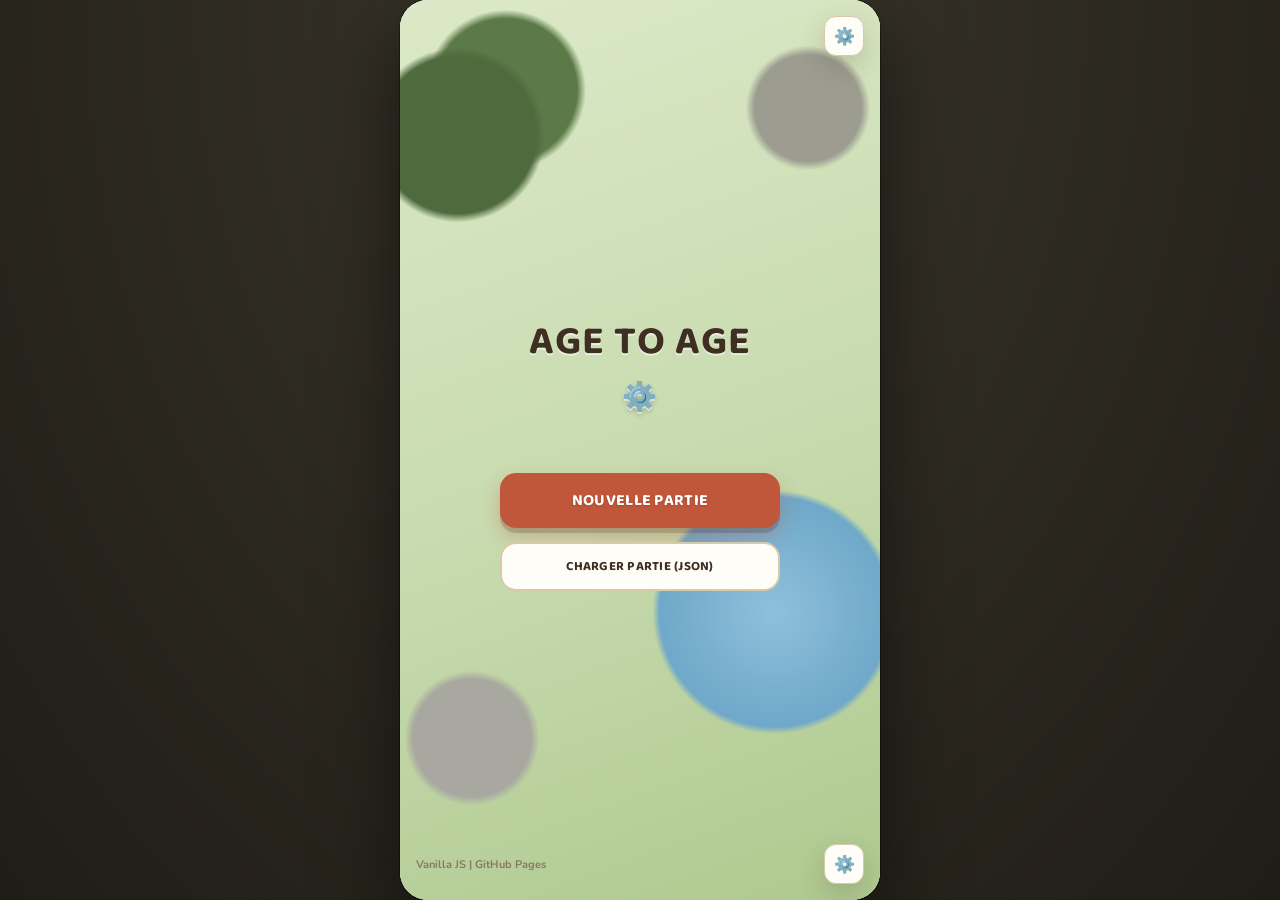
==== commit 0e736192: "Add files via upload" ====
--- a/mobile/index.html
+++ b/mobile/index.html
@@ -2,131 +2,11 @@
 <html lang="fr">
 <head>
 <meta charset="UTF-8">
-<meta name="viewport" content="width=device-width, initial-scale=1.0, maximum-scale=1.0, user-scalable=no, viewport-fit=cover">
-<title>Age to Age — Mobile</title>
-<link rel="preconnect" href="https://fonts.googleapis.com">
-<link href="https://fonts.googleapis.com/css2?family=Fredoka:wght@500;600;700&family=Nunito:wght@400;600;700;800;900&family=Cinzel:wght@600;700&family=Inter:wght@400;500;600;700&family=JetBrains+Mono:wght@500&display=swap" rel="stylesheet">
-<link rel="stylesheet" href="css/style.css">
+<title>Age to Age</title>
+<meta http-equiv="refresh" content="0; url=../index.html">
+<script>window.location.replace("../index.html");</script>
 </head>
-<body class="era-1">
-<div id="app">
-
-  <div id="difficultyScreen" class="overlayScreen">
-    <div class="overlayCard">
-      <button id="eraDemoBtn" title="Prévisualiser une autre Ère (démo visuelle uniquement)">🎨</button>
-      <h2>Age to Age</h2>
-      <p class="overlaySub">Choisis ta difficulté avant de commencer.</p>
-      <div id="difficultyGrid"></div>
-    </div>
-  </div>
-
-  <div id="defeatScreen" class="overlayScreen hidden">
-    <div class="overlayCard">
-      <h2 style="text-transform:none;">💀 Défaite</h2>
-      <p class="overlaySub" id="defeatMessage">La tribu s'est éteinte.</p>
-      <button id="btnDefeatRestart" class="bigActionBtn" style="margin-top:6px;">Nouvelle partie</button>
-    </div>
-  </div>
-
-  <div id="resourceStrip">
-    <div class="resChip" id="chipBois">
-      <span class="ic">🪵</span>
-      <span class="resValue" id="resBois">0</span>
-      <span class="resMeta"><span class="delta" id="deltaBois"></span><button class="resInfoBtn" data-info="bois">i</button></span>
-    </div>
-    <div class="resChip" id="chipPierre">
-      <span class="ic">🪨</span>
-      <span class="resValue" id="resPierre">0</span>
-      <span class="resMeta"><span class="delta" id="deltaPierre"></span><button class="resInfoBtn" data-info="pierre">i</button></span>
-    </div>
-    <div class="resChip" id="chipNourriture">
-      <span class="ic">🌾</span>
-      <span class="resValue" id="resNourriture">0</span>
-      <span class="resMeta"><span class="delta" id="deltaNourriture"></span><button class="resInfoBtn" data-info="nourriture">i</button></span>
-    </div>
-    <div class="resChip" id="chipOr">
-      <span class="ic">🪙</span>
-      <span class="resValue" id="resOr">0</span>
-      <span class="resMeta"><span class="delta" id="deltaOr"></span><button class="resInfoBtn" data-info="or">i</button></span>
-    </div>
-  </div>
-
-  <header id="topbar">
-    <div class="popBadge"><span class="ic">👥</span><span id="popCount">0</span></div>
-    <span id="topClock">🌱 Printemps · Jour 1 · Matin</span>
-    <span id="difficultyBadge"></span>
-    <span id="speedControls">
-      <button data-speed="1" class="active">▶</button><button data-speed="3">▶▶</button><button data-speed="0">⏸</button>
-    </span>
-  </header>
-
-  <div id="defenseHud"></div>
-
-  <main>
-    <div id="screenMap" class="screen active">
-      <div id="mapCanvas">
-        <div id="mapSvg"></div>
-        <div id="markerLayer"></div>
-      </div>
-    </div>
-
-    <div id="screenBuild" class="screen">
-      <div class="panelScreen">
-        <h2>Construire</h2>
-        <div id="villagePanelMobile"></div>
-        <div id="buildGrid" class="buildGrid"></div>
-      </div>
-    </div>
-
-    <div id="screenUpgrades" class="screen">
-      <div class="panelScreen">
-        <h2>Entrepôt</h2>
-        <div id="storageCards"></div>
-        <h2 style="margin-top:20px;">Améliorations</h2>
-        <div id="upgradeCards"></div>
-      </div>
-    </div>
-
-    <div id="screenPop" class="screen">
-      <div class="panelScreen">
-        <h2>Habitants</h2>
-        <div id="popStats"></div>
-        <div id="recruitCardMobile"></div>
-      </div>
-    </div>
-  </main>
-
-  <nav id="tabBar">
-    <button data-tab="screenMap" class="active"><span class="tabIcon">🗺️</span>Carte</button>
-    <button data-tab="screenBuild"><span class="tabIcon">🏗️</span>Construire</button>
-    <button data-tab="screenUpgrades"><span class="tabIcon">🔧</span>Améliorations</button>
-    <button data-tab="screenPop"><span class="tabIcon">👥</span>Habitants</button>
-  </nav>
-
-  <div id="sheetOverlay"></div>
-  <div id="bottomSheet">
-    <div class="sheetHandle"></div>
-    <div id="sheetContent"></div>
-  </div>
-
-  <div id="infoModalOverlay">
-    <div id="infoModal">
-      <h3 id="infoModalTitle"></h3>
-      <p id="infoModalBody"></p>
-      <button id="infoModalClose">Fermer</button>
-    </div>
-  </div>
-
-</div>
-<div id="toast"></div>
-
-<script src="../js/state.js"></script>
-<script src="../js/simulation.js"></script>
-<script src="js/config.js"></script>
-<script src="js/utils.js"></script>
-<script src="../js/storage.js"></script>
-<script src="js/render-map.js"></script>
-<script src="js/render-screens.js"></script>
-<script src="js/main.js"></script>
+<body>
+<p>Age to Age n'a désormais qu'une seule version (PC et mobile identiques). <a href="../index.html">Continuer vers le jeu</a>.</p>
 </body>
 </html>
